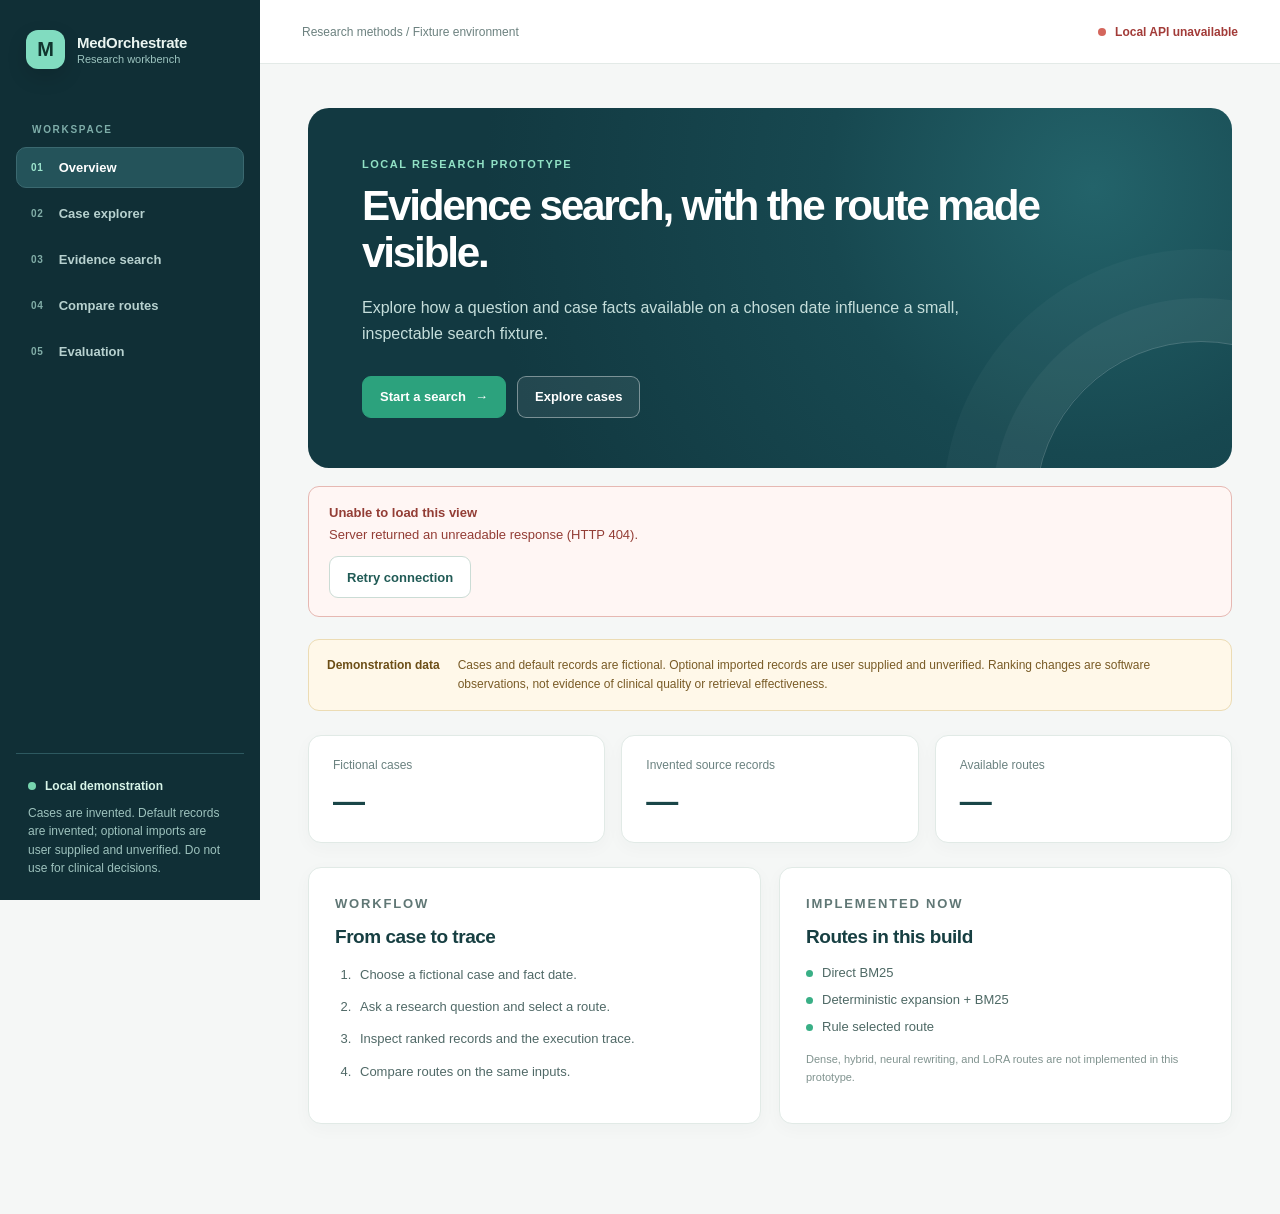
==== templates/index.html @ fe05b914 "Build MedOrchestrate Stage 1 workbench" ====
<!doctype html>
<html lang="en">
<head>
  <meta charset="utf-8">
  <meta name="viewport" content="width=device-width, initial-scale=1">
  <meta name="theme-color" content="#102f36">
  <title>MedOrchestrate · Research workbench</title>
  <link rel="stylesheet" href="/static/style.css">
  <script src="/static/app.js" defer></script>
</head>
<body>
  <a class="skip-link" href="#main">Skip to content</a>
  <div class="shell">
    <aside class="sidebar">
      <div class="brand" aria-label="MedOrchestrate"><span class="brand-mark" aria-hidden="true">M</span><div><strong>MedOrchestrate</strong><small>Research workbench</small></div></div>
      <div class="sidebar-label">WORKSPACE</div>
      <nav aria-label="Workbench views">
        <a class="nav active" href="#dashboard" data-page="dashboard"><span class="nav-number">01</span>Overview</a>
        <a class="nav" href="#cases" data-page="cases"><span class="nav-number">02</span>Case explorer</a>
        <a class="nav" href="#search" data-page="search"><span class="nav-number">03</span>Evidence search</a>
        <a class="nav" href="#compare" data-page="compare"><span class="nav-number">04</span>Compare routes</a>
        <a class="nav" href="#evaluation" data-page="evaluation"><span class="nav-number">05</span>Evaluation</a>
      </nav>
      <div class="side-note"><span class="side-note-dot" aria-hidden="true"></span><strong>Local demonstration</strong><p>Cases are invented. Default records are invented; optional imports are user supplied and unverified. Do not use for clinical decisions.</p></div>
    </aside>
    <div class="workspace">
      <header class="topbar"><span class="topbar-title">Research methods / Fixture environment</span><span class="top-status" id="connection-status" role="status" aria-live="polite"><span class="status-dot" aria-hidden="true"></span>Connecting to local API…</span></header>
      <main id="main" tabindex="-1">
        <section class="page active" id="dashboard" aria-labelledby="dashboard-title">
          <div class="hero"><p class="eyebrow">LOCAL RESEARCH PROTOTYPE</p><h1 id="dashboard-title">Evidence search, with the route made visible.</h1><p class="intro">Explore how a question and case facts available on a chosen date influence a small, inspectable search fixture.</p><div class="hero-actions"><a class="primary" href="#search" data-page="search">Start a search <span aria-hidden="true">→</span></a><a class="secondary" href="#cases" data-page="cases">Explore cases</a></div></div>
          <div class="fixture-banner" role="note"><strong>Demonstration data</strong><span>Cases and default records are fictional. Optional imported records are user supplied and unverified. Ranking changes are software observations, not evidence of clinical quality or retrieval effectiveness.</span></div>
          <div class="metric-grid" aria-label="Fixture summary"><article class="metric"><span>Fictional cases</span><strong id="case-count">—</strong></article><article class="metric"><span>Invented source records</span><strong id="doc-count">—</strong></article><article class="metric"><span>Available routes</span><strong id="route-count">—</strong></article></div>
          <div class="two-col"><article class="panel"><p class="panel-kicker">WORKFLOW</p><h2>From case to trace</h2><ol class="steps"><li>Choose a fictional case and fact date.</li><li>Ask a research question and select a route.</li><li>Inspect ranked records and the execution trace.</li><li>Compare routes on the same inputs.</li></ol></article><article class="panel"><p class="panel-kicker">IMPLEMENTED NOW</p><h2>Routes in this build</h2><ul class="route-list"><li><span class="route-dot"></span>Direct BM25</li><li><span class="route-dot"></span>Deterministic expansion + BM25</li><li><span class="route-dot"></span>Rule selected route</li></ul><p class="fine-print">Dense, hybrid, neural rewriting, and LoRA routes are not implemented in this prototype.</p></article></div>
        </section>
        <section class="page" id="cases" aria-labelledby="cases-title" hidden>
          <p class="eyebrow">01 / PATIENT CONTEXT</p><h1 id="cases-title">Case explorer</h1><p class="intro">Select an invented case and a cutoff date. Only facts available by that date are sent into query expansion.</p>
          <div class="panel control-panel"><div class="control-grid"><div><label for="case-select">Fictional case</label><select id="case-select" disabled></select></div><div><label for="as-of">Facts available on</label><input type="date" id="as-of" disabled></div></div><p class="field-hint">These controls also set the context for Search and Compare.</p></div>
          <div id="case-detail" aria-live="polite"><div class="empty-state">Loading cases…</div></div>
        </section>
        <section class="page" id="search" aria-labelledby="search-title" hidden>
          <p class="eyebrow">02 / RETRIEVAL</p><h1 id="search-title">Evidence search</h1><p class="intro">Search the selected local corpus. The route, added terms, available facts, and ranked records are shown for inspection.</p><div class="context-strip" id="search-context">Loading case context…</div>
          <form class="panel search-form" id="search-form"><label for="question">Research question</label><textarea id="question" rows="3" maxlength="500" placeholder="Enter a research question…" required disabled></textarea><div class="form-footer"><span class="field-hint">1–500 characters · <span id="question-count">0</span>/500</span></div><div class="control-grid"><div><label for="corpus">Source corpus</label><select id="corpus" disabled><option value="fictional-demo-v1">Fictional demonstration</option></select></div><div><label for="route">Search route</label><select id="route" disabled><option value="adaptive">Adaptive rule</option><option value="direct_bm25">Direct BM25</option><option value="expanded_bm25">Expanded BM25</option></select></div></div><p class="field-hint" id="corpus-note">Every demonstration record is invented.</p><p class="route-help" id="route-help">A simple rule chooses a BM25 route based on question length and available facts.</p><button class="primary" id="search-button" type="submit" disabled>Run search</button></form>
          <div id="search-output" aria-live="polite"><div class="empty-state">Run a search to see ranked records and an execution trace.</div></div>
        </section>
        <section class="page" id="compare" aria-labelledby="compare-title" hidden>
          <p class="eyebrow">03 / ROUTE INSPECTION</p><h1 id="compare-title">Compare routes</h1><p class="intro">Run all three available routes against the same question, case, cutoff date, and selected corpus. Inspect differences in the query and ranking.</p><div class="context-strip" id="compare-context">Loading case context…</div><button class="primary" id="compare-button" type="button" disabled>Compare three routes</button><div id="compare-output" aria-live="polite"><div class="empty-state">Run a comparison to inspect the three route outputs.</div></div>
        </section>
        <section class="page" id="evaluation" aria-labelledby="evaluation-title" hidden>
          <p class="eyebrow">04 / RESEARCH STATUS</p><h1 id="evaluation-title">Evaluation</h1><p class="intro">Inspect reproducible fixture metrics and operational checks. Both use invented demonstration data.</p><div class="fixture-banner" role="note"><strong>Fictional judgments</strong><span>Demonstration relevance labels were authored for this fixture. They are not independent clinical judgments and cannot establish real retrieval effectiveness or clinical validity.</span></div>
          <div class="panel"><p class="panel-kicker">FICTIONAL BENCHMARK</p><h2>Route metrics</h2><p>Recall, mean reciprocal rank, and nDCG at the fixture cutoff. These values only describe this invented dataset.</p><button class="secondary" id="evaluation-button" type="button" disabled>Load fixture metrics</button><div id="evaluation-output" aria-live="polite"></div></div>
          <div class="two-col"><article class="panel"><p class="panel-kicker">LOCAL DIAGNOSTIC</p><h2>Operational checks</h2><p>Confirm that the API responds, all three routes execute, and fact filtering respects the selected date.</p><button class="secondary" id="diagnostic-button" type="button" disabled>Run fixture checks</button><div id="diagnostic-output" aria-live="polite"></div></article><article class="panel"><p class="panel-kicker">RESEARCH GATE</p><h2>What a real study needs</h2><ol class="steps"><li>Licensed corpus and independent relevance judgments.</li><li>Frozen cases, splits, budgets, and ranking metrics.</li><li>Strong fixed baselines and statistical comparison.</li><li>Error analysis and clinical review where appropriate.</li></ol></article></div>
        </section>
      </main>
    </div>
  </div>
</body>
</html>
---- static/style.css ----
:root{font-family:Inter,"Segoe UI",Arial,sans-serif;color:#17353c;background:#f5f7f6;font-synthesis:none}*{box-sizing:border-box}body{margin:0}button,input,select,textarea{font:inherit}button,a{touch-action:manipulation}a{color:inherit}button:focus-visible,a:focus-visible,input:focus-visible,select:focus-visible,textarea:focus-visible{outline:3px solid #3aa988;outline-offset:3px}.skip-link{position:absolute;left:12px;top:-60px;z-index:20;background:#fff;padding:10px 16px;border-radius:8px}.skip-link:focus{top:10px}.shell{min-height:100vh;display:flex}.sidebar{position:sticky;top:0;align-self:flex-start;width:260px;height:100vh;padding:30px 16px 22px;background:#102f36;color:#eaf5f1;display:flex;flex-direction:column;flex-shrink:0}.brand{display:flex;align-items:center;gap:12px;padding:0 10px;margin-bottom:55px}.brand-mark{display:grid;place-items:center;width:39px;height:39px;border-radius:12px;background:#81dcc0;color:#10352e;font-size:20px;font-weight:800;box-shadow:0 8px 20px #0002}.brand strong{display:block;font-size:15px;letter-spacing:-.02em}.brand small{display:block;margin-top:2px;font-size:11px;color:#9cc4bf}.sidebar-label{font-size:10px;font-weight:800;letter-spacing:.17em;color:#7eada9;padding:0 16px;margin-bottom:12px}nav{display:grid;gap:5px}.nav{display:flex;align-items:center;gap:15px;text-decoration:none;color:#b7d1cf;border:1px solid transparent;border-radius:10px;padding:12px 14px;font-size:13px;font-weight:600;transition:background .15s,color .15s}.nav:hover{background:#1a4650;color:#fff}.nav.active{background:#24535a;color:#fff;border-color:#3b6970}.nav-number{color:#82aea8;font-size:10px;font-weight:800;letter-spacing:.08em}.nav.active .nav-number{color:#9ee6ce}.side-note{margin-top:auto;border-top:1px solid #2d5960;padding:23px 12px 0;font-size:12px;line-height:1.55}.side-note-dot,.status-dot,.route-dot{display:inline-block;width:8px;height:8px;border-radius:50%;background:#76d4ae;margin-right:9px}.side-note strong{color:#d8f4e8}.side-note p{color:#9dc2bd;margin:8px 0 0}.workspace{flex:1;min-width:0}.topbar{min-height:64px;padding:0 42px;background:#fff;border-bottom:1px solid #e3eae7;display:flex;align-items:center;justify-content:space-between;gap:20px;color:#6c817f;font-size:12px}.top-status{display:flex;align-items:center;color:#21785c;font-weight:600;white-space:nowrap}.top-status.offline{color:#a23b38}.top-status.offline .status-dot{background:#d4665c}.page{padding:44px 48px 72px;max-width:1370px}.page[hidden]{display:none}.eyebrow,.panel-kicker{font-size:11px;color:#1d8a69;letter-spacing:.14em;font-weight:800;margin:0 0 13px}.panel-kicker{font-size:10px;margin-bottom:11px}.hero{border-radius:21px;padding:50px 54px;background:radial-gradient(circle at 85% 22%,#23636a 0,#174850 32%,#123941 73%);color:#fff;position:relative;overflow:hidden}.hero:after{content:"";position:absolute;width:330px;height:330px;right:-135px;bottom:-205px;border:1px solid #ffffff32;border-radius:50%;box-shadow:0 0 0 43px #ffffff0a,0 0 0 92px #ffffff08}.hero .eyebrow{color:#91e1c5}.hero h1{color:#fff;max-width:730px;font-size:clamp(35px,3.3vw,50px);line-height:1.11;letter-spacing:-.052em;margin:0 0 18px}.hero .intro{color:#c5dedb;max-width:680px;font-size:16px;margin-bottom:28px}.hero-actions{display:flex;gap:11px;position:relative;z-index:1}h1{font-size:36px;line-height:1.14;letter-spacing:-.04em;margin:0 0 13px;color:#123c42}h2{font-size:19px;letter-spacing:-.025em;margin:0 0 13px;color:#173f42}h3{font-size:14px;margin:24px 0 13px;color:#24474a}.intro{max-width:750px;margin:0 0 28px;color:#627b7b;font-size:15px;line-height:1.65}.primary,.secondary{display:inline-flex;align-items:center;justify-content:center;gap:9px;border-radius:9px;padding:11px 17px;font-size:13px;font-weight:700;text-decoration:none;cursor:pointer;min-height:42px}.primary{background:#2ca27d;color:#fff;border:1px solid #2ca27d}.primary:hover{background:#218766;border-color:#218766}.secondary{background:#fff;color:#215b56;border:1px solid #cbdcd5}.secondary:hover{background:#edf7f2}.hero .secondary{background:#ffffff13;color:#fff;border-color:#ffffff66}.hero .secondary:hover{background:#ffffff26}button:disabled,textarea:disabled,select:disabled,input:disabled{opacity:.58;cursor:not-allowed}.fixture-banner{display:flex;align-items:flex-start;gap:18px;background:#fff8e9;border:1px solid #ecdcb4;border-radius:11px;padding:16px 18px;margin:22px 0;color:#795b26;font-size:12px;line-height:1.6}.fixture-banner strong{white-space:nowrap;font-size:12px;color:#6c4e16}.metric-grid{display:grid;grid-template-columns:repeat(3,minmax(0,1fr));gap:16px;margin:24px 0}.metric,.panel,.compare-card{background:#fff;border:1px solid #e1eae6;border-radius:13px;box-shadow:0 5px 18px #143f3b08}.metric{padding:22px 24px}.metric span{display:block;color:#6b8280;font-size:12px;margin-bottom:11px}.metric strong{font-size:32px;letter-spacing:-.04em;color:#1a4648}.two-col{display:grid;grid-template-columns:repeat(2,minmax(0,1fr));gap:18px}.panel{padding:26px;margin:0 0 18px}.panel p{color:#607775;font-size:13px;line-height:1.6}.steps{margin:17px 0 0;padding-left:20px;display:grid;gap:12px;color:#506967;font-size:13px;line-height:1.55}.steps li{padding-left:5px}.route-list{list-style:none;margin:17px 0;padding:0;display:grid;gap:12px;font-size:13px;color:#4e6965}.route-dot{width:7px;height:7px;background:#39af86}.fine-print,.field-hint{font-size:11px!important;color:#80938f!important;line-height:1.5}.control-panel{max-width:900px}.control-grid{display:grid;grid-template-columns:repeat(2,minmax(0,1fr));gap:18px;align-items:end}.control-panel .field-hint{margin:14px 0 0}label{display:block;font-weight:700;font-size:12px;color:#345653;margin:0 0 8px}select,input,textarea{width:100%;border:1px solid #cadbd5;border-radius:9px;background:#fff;color:#21423f;padding:11px 12px;font-size:13px;line-height:1.45}select:hover,input:hover,textarea:hover{border-color:#78af9e}textarea{resize:vertical;min-height:92px}.search-form{max-width:900px}.search-form .control-grid{margin:19px 0}.route-help{font-size:12px;line-height:1.5;color:#667f7a;padding-bottom:9px}.form-footer{display:flex;justify-content:flex-end;margin-top:6px}.context-strip{display:flex;flex-wrap:wrap;gap:7px 24px;border:1px solid #d6e6df;background:#eaf4ef;border-radius:10px;color:#4b7168;padding:12px 16px;margin:0 0 18px;font-size:12px;line-height:1.55}.context-strip strong{color:#245348;margin-right:5px}.case-card{max-width:900px}.section-heading{display:flex;justify-content:space-between;align-items:center;gap:15px}.case-card h2{margin-bottom:6px}.count-pill{display:inline-block;border-radius:100px;background:#e6f4ed;color:#28785e;padding:6px 10px;font-size:11px;font-weight:700;white-space:nowrap}.fact-list{display:grid;gap:9px}.fact{display:flex;justify-content:space-between;gap:15px;border-left:3px solid #41ae86;background:#f3faf6;padding:12px 14px;color:#315851;font-size:13px}.meta{font-size:11px;color:#758d88}.empty-state,.loading-state{border:1px dashed #cbdcd5;border-radius:11px;padding:28px;background:#fbfdfb;color:#718984;font-size:13px;margin:18px 0}.empty-state.compact,.loading-state.compact{padding:13px;margin:10px 0}.loading-state:before{content:"";display:inline-block;width:11px;height:11px;border:2px solid #b5d9c9;border-top-color:#218b69;border-radius:50%;animation:spin .75s linear infinite;margin-right:10px;vertical-align:-2px}@keyframes spin{to{transform:rotate(360deg)}}.error-panel{border:1px solid #e6b8b2;background:#fff6f4;border-radius:11px;padding:18px 20px;margin:18px 0;color:#933d35;font-size:13px}.error-panel strong{display:block;margin-bottom:5px}.error-panel p{margin:0 0 12px;line-height:1.5}.error-panel p:last-child{margin-bottom:0}.result-summary{display:flex;flex-wrap:wrap;align-items:center;gap:9px 17px;color:#68817b;font-size:11px;margin:12px 0}.results{display:grid;gap:11px;margin:16px 0 20px}.result{padding:18px 20px;border:1px solid #dde8e3;border-radius:11px;background:#fff}.result-top{display:flex;gap:10px;align-items:flex-start}.rank{background:#edf5f0;color:#3b7d66;border-radius:6px;padding:4px 6px;font-size:10px;font-weight:800;flex-shrink:0}.result h3{font-size:15px;line-height:1.35;margin:0 0 9px;color:#1e5550}.result p{font-size:12px;line-height:1.6;color:#5b7570;margin:11px 0 0}.result-meta{display:flex;flex-wrap:wrap;gap:6px 13px;font-size:10px;color:#738b85;margin-left:34px}.fixture-tag{color:#956a2a}.trace-panel{border:1px solid #d8e6df;border-radius:11px;background:#fff;margin:16px 0;overflow:hidden}.trace-panel summary{padding:14px 17px;cursor:pointer;color:#245a50;font-size:12px;font-weight:700}.trace-panel summary span{font-weight:400;color:#82948f;margin-left:8px}.trace-panel[open] summary{border-bottom:1px solid #e4ece8}.trace-content{padding:14px 18px}.trace-content dl{margin:0;display:grid;gap:0}.trace-content dl div{display:grid;grid-template-columns:130px 1fr;gap:10px;border-bottom:1px solid #edf2ef;padding:9px 0;font-size:11px;line-height:1.5}.trace-content dl div:last-child{border:0}.trace-content dt{font-weight:700;color:#57716b}.trace-content dd{margin:0;color:#244943;overflow-wrap:anywhere}.compare-grid{display:grid;grid-template-columns:repeat(3,minmax(0,1fr));gap:15px;margin:20px 0}.compare-card{padding:21px;min-width:0}.compare-card h2{font-size:17px}.compare-card .result{padding:13px}.compare-card .result h3{font-size:12px}.compare-card .result-meta{font-size:9px;margin-left:0}.compare-card .result-summary{gap:8px}.compare-card .trace-content dl div{grid-template-columns:1fr;gap:2px}.query-line{font-size:11px;line-height:1.5;color:#57736e;background:#f2f8f4;padding:10px;border-radius:7px;overflow-wrap:anywhere}.query-line strong{display:block;color:#275a50;margin-bottom:3px}.diagnostic-list{display:grid;gap:9px;margin:20px 0 10px}.diagnostic-list div{font-size:12px;display:flex;gap:10px;align-items:center}.diagnostic-list span{display:grid;place-items:center;width:18px;height:18px;border-radius:50%;font-size:12px;font-weight:800}.diagnostic-pass{color:#2b765b}.diagnostic-pass span{background:#e3f5ea}.diagnostic-fail{color:#a24039}.diagnostic-fail span{background:#fbe9e5}
@media(max-width:1150px){.compare-grid{grid-template-columns:1fr}.compare-card .results{grid-template-columns:repeat(2,minmax(0,1fr))}}
@media(max-width:850px){.shell{display:block}.sidebar{position:static;width:auto;height:auto;padding:16px}.brand{margin-bottom:15px;padding:0 2px}.sidebar-label,.side-note{display:none}nav{display:flex;overflow-x:auto;padding-bottom:3px}.nav{white-space:nowrap;flex-shrink:0;padding:10px}.topbar{padding:13px 18px;min-height:55px}.page{padding:25px 18px 50px}.hero{padding:34px 26px}.hero h1{font-size:36px}.two-col,.metric-grid{grid-template-columns:1fr 1fr}}
@media(max-width:620px){.topbar-title{display:none}.top-status{white-space:normal}.two-col,.metric-grid,.control-grid,.compare-card .results{grid-template-columns:1fr}.fixture-banner{display:block}.fixture-banner strong{display:block;margin-bottom:5px}.hero h1{font-size:32px}.hero-actions{flex-wrap:wrap}.fact{display:grid;gap:5px}.trace-content dl div{grid-template-columns:1fr;gap:3px}.section-heading{align-items:flex-start;flex-direction:column}}
@media(prefers-reduced-motion:reduce){*,*:before,*:after{animation-duration:.01ms!important;transition-duration:.01ms!important}}
.table-scroll{overflow-x:auto;margin:16px 0}.metric-table{border-collapse:collapse;width:100%;min-width:520px;font-size:12px}.metric-table caption{text-align:left;color:#738c84;font-size:11px;margin-bottom:8px}.metric-table th,.metric-table td{padding:11px 13px;text-align:left;border-bottom:1px solid #e3ece7}.metric-table thead th{background:#edf5f0;color:#3d665a;font-size:11px}.metric-table tbody th{font-weight:700;color:#255349}.metric-table td{font-variant-numeric:tabular-nums;color:#3a5d56}
.source-link{display:inline-block;margin-top:10px;color:#24765b;font-size:11px;font-weight:700;text-decoration:underline;text-underline-offset:2px}.source-link:hover{color:#154b3b}
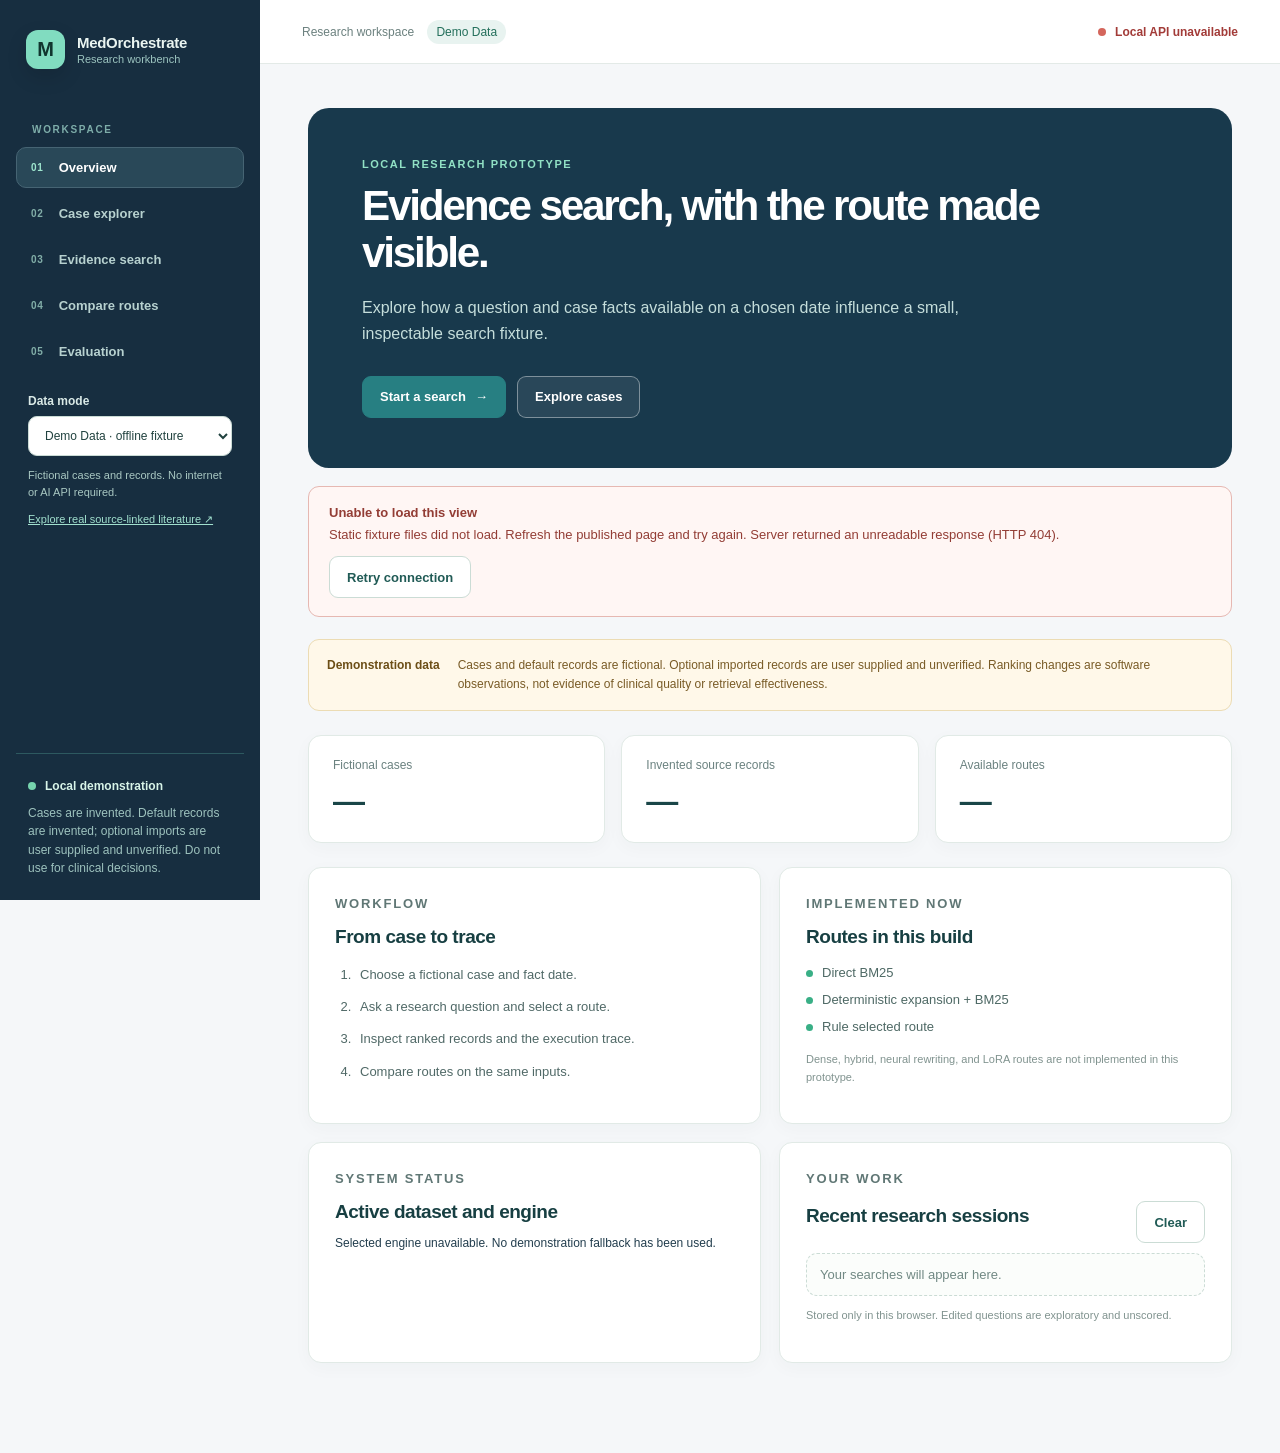
==== commit 4466122f: "Build local research workspace with explicit demo and API modes" ====
--- a/templates/index.html
+++ b/templates/index.html
@@ -6,6 +6,9 @@
   <meta name="theme-color" content="#102f36">
   <title>MedOrchestrate · Research workbench</title>
   <link rel="stylesheet" href="/static/style.css">
+  <script src="/static/search-core.js" defer></script>
+  <script src="/static/static-api.js" defer></script>
+  <script src="/static/workspace-api.js" defer></script>
   <script src="/static/app.js" defer></script>
 </head>
 <body>
@@ -21,16 +24,18 @@
         <a class="nav" href="#compare" data-page="compare"><span class="nav-number">04</span>Compare routes</a>
         <a class="nav" href="#evaluation" data-page="evaluation"><span class="nav-number">05</span>Evaluation</a>
       </nav>
+      <div class="mode-control"><label for="data-mode">Data mode</label><select id="data-mode"><option value="demo" selected>Demo Data · offline fixture</option><option value="live">Live API · local backend</option></select><p id="mode-description">Fictional cases and records. No internet or AI API required.</p><a href="/research/">Explore real source-linked literature ↗</a></div>
       <div class="side-note"><span class="side-note-dot" aria-hidden="true"></span><strong>Local demonstration</strong><p>Cases are invented. Default records are invented; optional imports are user supplied and unverified. Do not use for clinical decisions.</p></div>
     </aside>
     <div class="workspace">
-      <header class="topbar"><span class="topbar-title">Research methods / Fixture environment</span><span class="top-status" id="connection-status" role="status" aria-live="polite"><span class="status-dot" aria-hidden="true"></span>Connecting to local API…</span></header>
+      <header class="topbar"><span class="topbar-title">Research workspace <span id="mode-badge" class="mode-badge">Demo Data</span></span><span class="top-status" id="connection-status" role="status" aria-live="polite"><span class="status-dot" aria-hidden="true"></span>Loading local fixtures…</span></header>
       <main id="main" tabindex="-1">
         <section class="page active" id="dashboard" aria-labelledby="dashboard-title">
           <div class="hero"><p class="eyebrow">LOCAL RESEARCH PROTOTYPE</p><h1 id="dashboard-title">Evidence search, with the route made visible.</h1><p class="intro">Explore how a question and case facts available on a chosen date influence a small, inspectable search fixture.</p><div class="hero-actions"><a class="primary" href="#search" data-page="search">Start a search <span aria-hidden="true">→</span></a><a class="secondary" href="#cases" data-page="cases">Explore cases</a></div></div>
           <div class="fixture-banner" role="note"><strong>Demonstration data</strong><span>Cases and default records are fictional. Optional imported records are user supplied and unverified. Ranking changes are software observations, not evidence of clinical quality or retrieval effectiveness.</span></div>
           <div class="metric-grid" aria-label="Fixture summary"><article class="metric"><span>Fictional cases</span><strong id="case-count">—</strong></article><article class="metric"><span>Invented source records</span><strong id="doc-count">—</strong></article><article class="metric"><span>Available routes</span><strong id="route-count">—</strong></article></div>
           <div class="two-col"><article class="panel"><p class="panel-kicker">WORKFLOW</p><h2>From case to trace</h2><ol class="steps"><li>Choose a fictional case and fact date.</li><li>Ask a research question and select a route.</li><li>Inspect ranked records and the execution trace.</li><li>Compare routes on the same inputs.</li></ol></article><article class="panel"><p class="panel-kicker">IMPLEMENTED NOW</p><h2>Routes in this build</h2><ul class="route-list"><li><span class="route-dot"></span>Direct BM25</li><li><span class="route-dot"></span>Deterministic expansion + BM25</li><li><span class="route-dot"></span>Rule selected route</li></ul><p class="fine-print">Dense, hybrid, neural rewriting, and LoRA routes are not implemented in this prototype.</p></article></div>
+          <div class="two-col"><article class="panel"><p class="panel-kicker">SYSTEM STATUS</p><h2>Active dataset and engine</h2><dl id="system-details" class="system-details"><div><dt>Status</dt><dd>Loading…</dd></div></dl></article><article class="panel"><p class="panel-kicker">YOUR WORK</p><div class="section-heading"><h2>Recent research sessions</h2><button class="secondary" id="clear-sessions" type="button">Clear</button></div><div id="recent-sessions"></div><p class="field-hint">Stored only in this browser. Edited questions are exploratory and unscored.</p></article></div>
         </section>
         <section class="page" id="cases" aria-labelledby="cases-title" hidden>
           <p class="eyebrow">01 / PATIENT CONTEXT</p><h1 id="cases-title">Case explorer</h1><p class="intro">Select an invented case and a cutoff date. Only facts available by that date are sent into query expansion.</p>
@@ -39,15 +44,16 @@
         </section>
         <section class="page" id="search" aria-labelledby="search-title" hidden>
           <p class="eyebrow">02 / RETRIEVAL</p><h1 id="search-title">Evidence search</h1><p class="intro">Search the selected local corpus. The route, added terms, available facts, and ranked records are shown for inspection.</p><div class="context-strip" id="search-context">Loading case context…</div>
-          <form class="panel search-form" id="search-form"><label for="question">Research question</label><textarea id="question" rows="3" maxlength="500" placeholder="Enter a research question…" required disabled></textarea><div class="form-footer"><span class="field-hint">1–500 characters · <span id="question-count">0</span>/500</span></div><div class="control-grid"><div><label for="corpus">Source corpus</label><select id="corpus" disabled><option value="fictional-demo-v1">Fictional demonstration</option></select></div><div><label for="route">Search route</label><select id="route" disabled><option value="adaptive">Adaptive rule</option><option value="direct_bm25">Direct BM25</option><option value="expanded_bm25">Expanded BM25</option></select></div></div><p class="field-hint" id="corpus-note">Every demonstration record is invented.</p><p class="route-help" id="route-help">A simple rule chooses a BM25 route based on question length and available facts.</p><button class="primary" id="search-button" type="submit" disabled>Run search</button></form>
+          <form class="panel search-form" id="search-form"><div class="control-grid"><div><label for="search-case-select">Fictional patient case</label><select id="search-case-select" disabled></select></div><div><label for="search-as-of">Facts available on</label><input id="search-as-of" type="date" disabled></div></div><div id="patient-context" class="patient-context"></div><label for="question">Research question</label><textarea id="question" rows="3" maxlength="500" placeholder="Enter a research question…" required disabled></textarea><div class="form-footer"><span class="field-hint">1–500 characters · <span id="question-count">0</span>/500</span></div><p class="field-hint" id="question-status">Exploratory search · no per-question relevance score.</p><div class="control-grid"><div><label for="corpus">Source corpus</label><select id="corpus" disabled><option value="fictional-demo-v1">Fictional demonstration</option></select></div><div><label for="route">Search route</label><select id="route" disabled><option value="adaptive">Adaptive rule</option><option value="direct_bm25">Direct BM25</option><option value="expanded_bm25">Expanded BM25</option></select></div></div><p class="field-hint" id="corpus-note">Every demonstration record is invented.</p><p class="route-help" id="route-help">A simple rule chooses a BM25 route based on question length and available facts.</p><button class="primary" id="search-button" type="submit" disabled>Run search</button></form>
           <div id="search-output" aria-live="polite"><div class="empty-state">Run a search to see ranked records and an execution trace.</div></div>
         </section>
         <section class="page" id="compare" aria-labelledby="compare-title" hidden>
           <p class="eyebrow">03 / ROUTE INSPECTION</p><h1 id="compare-title">Compare routes</h1><p class="intro">Run all three available routes against the same question, case, cutoff date, and selected corpus. Inspect differences in the query and ranking.</p><div class="context-strip" id="compare-context">Loading case context…</div><button class="primary" id="compare-button" type="button" disabled>Compare three routes</button><div id="compare-output" aria-live="polite"><div class="empty-state">Run a comparison to inspect the three route outputs.</div></div>
         </section>
         <section class="page" id="evaluation" aria-labelledby="evaluation-title" hidden>
-          <p class="eyebrow">04 / RESEARCH STATUS</p><h1 id="evaluation-title">Evaluation</h1><p class="intro">Inspect reproducible fixture metrics and operational checks. Both use invented demonstration data.</p><div class="fixture-banner" role="note"><strong>Fictional judgments</strong><span>Demonstration relevance labels were authored for this fixture. They are not independent clinical judgments and cannot establish real retrieval effectiveness or clinical validity.</span></div>
+          <p class="eyebrow">04 / RESEARCH STATUS</p><h1 id="evaluation-title">Evaluation</h1><p class="intro">Inspect fictional fixture metrics, local benchmark availability, and operational checks.</p><div class="fixture-banner" role="note"><strong>Fictional judgments</strong><span>The demonstration relevance labels below were authored for the invented fixture. They are not independent clinical judgments and cannot establish real retrieval effectiveness or clinical validity.</span></div>
           <div class="panel"><p class="panel-kicker">FICTIONAL BENCHMARK</p><h2>Route metrics</h2><p>Recall, mean reciprocal rank, and nDCG at the fixture cutoff. These values only describe this invented dataset.</p><button class="secondary" id="evaluation-button" type="button" disabled>Load fixture metrics</button><div id="evaluation-output" aria-live="polite"></div></div>
+          <div class="panel benchmark-panel"><p class="panel-kicker">REAL DATA / LOCAL ONLY</p><h2>Benchmark data and protocol</h2><p>This local workbench can evaluate direct BM25 on BEIR NFCorpus when the dataset and provenance manifest are present and their hashes match. The benchmark files are kept out of the public static demo.</p><div id="benchmark-status-output" aria-live="polite"><div class="empty-state compact">Checking local benchmark availability…</div></div><div class="benchmark-actions"><button class="secondary" id="benchmark-refresh-button" type="button" disabled>Refresh benchmark status</button><button class="primary" id="benchmark-run-button" type="button" disabled hidden>Run direct BM25 benchmark</button></div><div id="benchmark-evaluation-output" aria-live="polite"></div></div>
           <div class="two-col"><article class="panel"><p class="panel-kicker">LOCAL DIAGNOSTIC</p><h2>Operational checks</h2><p>Confirm that the API responds, all three routes execute, and fact filtering respects the selected date.</p><button class="secondary" id="diagnostic-button" type="button" disabled>Run fixture checks</button><div id="diagnostic-output" aria-live="polite"></div></article><article class="panel"><p class="panel-kicker">RESEARCH GATE</p><h2>What a real study needs</h2><ol class="steps"><li>Licensed corpus and independent relevance judgments.</li><li>Frozen cases, splits, budgets, and ranking metrics.</li><li>Strong fixed baselines and statistical comparison.</li><li>Error analysis and clinical review where appropriate.</li></ol></article></div>
         </section>
       </main>
--- a/static/style.css
+++ b/static/style.css
@@ -5,3 +5,5 @@
 @media(prefers-reduced-motion:reduce){*,*:before,*:after{animation-duration:.01ms!important;transition-duration:.01ms!important}}
 .table-scroll{overflow-x:auto;margin:16px 0}.metric-table{border-collapse:collapse;width:100%;min-width:520px;font-size:12px}.metric-table caption{text-align:left;color:#738c84;font-size:11px;margin-bottom:8px}.metric-table th,.metric-table td{padding:11px 13px;text-align:left;border-bottom:1px solid #e3ece7}.metric-table thead th{background:#edf5f0;color:#3d665a;font-size:11px}.metric-table tbody th{font-weight:700;color:#255349}.metric-table td{font-variant-numeric:tabular-nums;color:#3a5d56}
 .source-link{display:inline-block;margin-top:10px;color:#24765b;font-size:11px;font-weight:700;text-decoration:underline;text-underline-offset:2px}.source-link:hover{color:#154b3b}
+.benchmark-panel{margin-top:18px}.benchmark-actions{display:flex;gap:10px;flex-wrap:wrap;margin:16px 0}.benchmark-state{display:flex;align-items:center;gap:9px;font-size:13px;margin:15px 0 8px}.benchmark-state.available{color:#23765a}.benchmark-state.unavailable{color:#9a6731}.benchmark-indicator{width:9px;height:9px;border-radius:50%;background:currentColor;flex-shrink:0}.benchmark-reason{background:#fff7ea;border:1px solid #ead9b9;border-radius:8px;padding:10px 13px;color:#765b2d!important}.benchmark-details{display:grid;grid-template-columns:repeat(2,minmax(0,1fr));gap:10px 18px;margin:15px 0}.benchmark-details div{background:#f5f9f6;border:1px solid #e6eee9;border-radius:8px;padding:10px 12px;min-width:0}.benchmark-details dt{color:#708881;font-size:10px;font-weight:700;margin-bottom:4px}.benchmark-details dd{color:#2b554d;font-size:12px;line-height:1.5;margin:0;overflow-wrap:anywhere;white-space:pre-wrap}.benchmark-result{border-top:1px solid #e4ece8;margin-top:20px;padding-top:20px}.benchmark-result h3{margin:0 0 8px;font-size:17px}.benchmark-metrics{display:grid;grid-template-columns:repeat(3,minmax(0,1fr));gap:10px;margin:16px 0}.benchmark-metrics div{border:1px solid #dce9e1;border-radius:9px;padding:13px;background:#f8fbf9}.benchmark-metrics span{display:block;color:#708880;font-size:10px;margin-bottom:7px}.benchmark-metrics strong{font-size:21px;color:#20594a;font-variant-numeric:tabular-nums}.benchmark-manifest{white-space:pre-wrap;overflow-wrap:anywhere;margin:0;padding:14px 18px;color:#2a5148;font:11px/1.5 Consolas,monospace}@media(max-width:620px){.benchmark-details,.benchmark-metrics{grid-template-columns:1fr}}
+.mode-control{margin:22px 12px;color:#c9dddb;font-size:12px}.mode-control label{color:#d9e9e6}.mode-control p{font-size:11px;line-height:1.55;color:#a9c8c2}.mode-control a{font-size:11px;color:#a1e0ce}.mode-control select{font-size:12px}.mode-badge{display:inline-block;padding:5px 9px;margin-left:10px;border-radius:20px;background:#e8f3f0;color:#236f5b}.system-details{margin:0;font-size:12px}.system-details div{padding:9px 0;border-bottom:1px solid #edf0f2;display:grid;grid-template-columns:120px 1fr;gap:10px}.system-details dt{font-weight:600;color:#607984}.system-details dd{margin:0;color:#263f4e;overflow-wrap:anywhere}.session-row{display:block;width:100%;text-align:left;background:#f6f9fb;border:1px solid #dce5e9;border-radius:8px;padding:12px;margin:8px 0;cursor:pointer}.session-row strong{display:block;font-size:12px;font-weight:600}.session-row span{display:block;margin-top:6px;font-size:10px;color:#637c89}.patient-context{padding:12px 14px;margin:16px 0;background:#f3f7f8;border:1px solid #dce8e9;border-left:3px solid #348b85;border-radius:8px;font-size:12px}.patient-context p{margin:7px 0 0}:root{color:#233e4e;background:#f5f7f9}.sidebar{background:#172e40}.hero{background:#18394c}.hero:after{display:none}.eyebrow,.panel-kicker{color:#277f82}.primary{background:#277f82;border-color:#277f82}.primary:hover{background:#206d70;border-color:#206d70}.nav.active{background:#294858;border-color:#466473}@media(max-width:850px){.mode-control{display:flex;align-items:center;gap:12px;flex-wrap:wrap;margin:12px 0}.mode-control label{margin:0}.mode-control select{width:auto}.mode-control p{margin:0}.system-details div{grid-template-columns:100px 1fr}}
